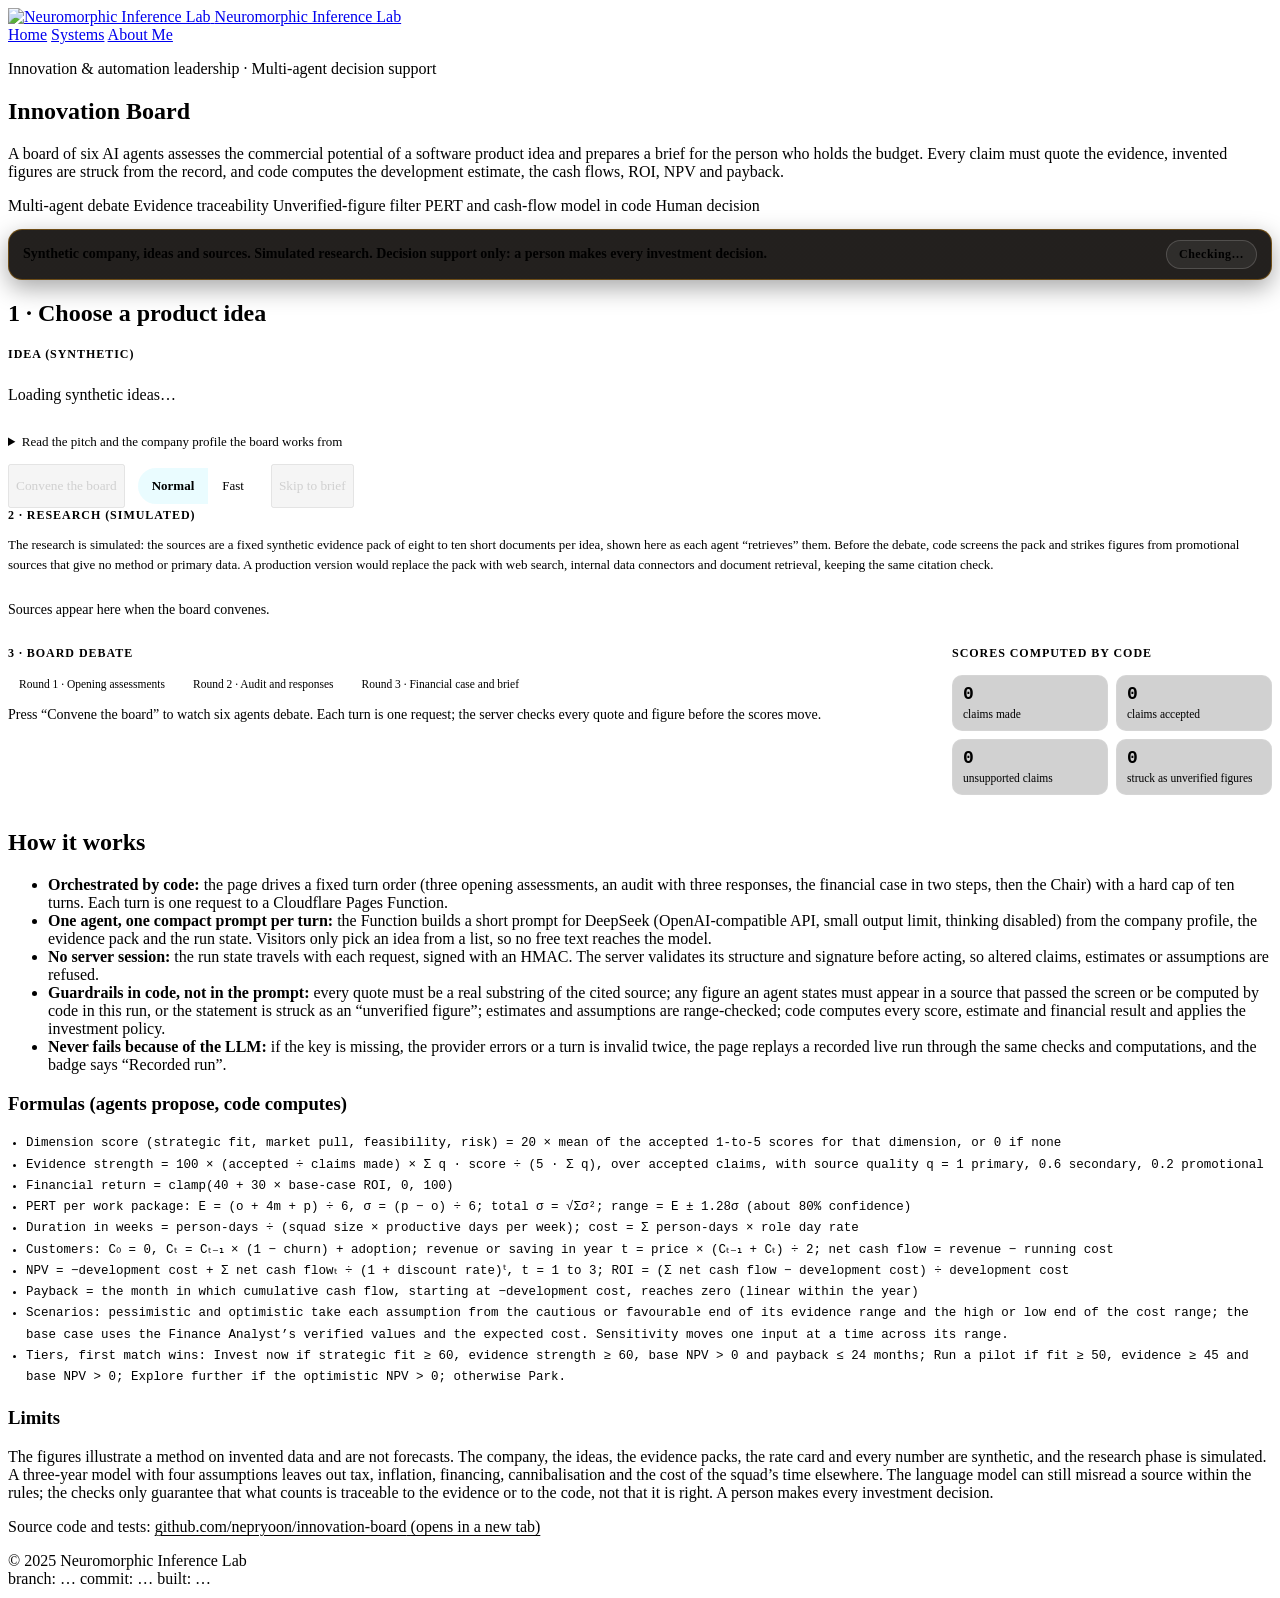
==== site/demos/innovation-board/index.html @ 6229e47c "feat: add the Innovation Board page, client and recorded live runs Co-Authored-By: Claude Opus 5.5 <" ====
<!doctype html>
<html lang="en-GB">
<head>
  <meta charset="utf-8" />
  <meta name="viewport" content="width=device-width, initial-scale=1" />
  <title>Innovation Board — Multi-Agent Investment Decision Support | Neuromorphic Inference Lab</title>
  <meta name="description" content="Live demo: a board of six AI agents assesses a synthetic software product idea, with code-enforced citation checks, an unverified-figure filter, code-computed estimates, cash flows and ROI, and a person who makes every investment decision." />
  <link rel="canonical" href="https://www.neuromorphicinference.com/demos/innovation-board/" />
  <link rel="icon" href="/favicon.svg" />
  <link rel="stylesheet" href="/style.css" />

  <style>
    /* ── Innovation Board page styles ── */
    .ib-notice { display: flex; flex-wrap: wrap; gap: 10px; align-items: center; justify-content: space-between; margin-top: 14px; padding: 10px 14px; border-radius: 14px; border: 1px solid rgba(245,158,11,.35); background: linear-gradient(rgba(245,158,11,.10), rgba(245,158,11,.10)), #0B1220; font-size: 14px; position: sticky; top: 72px; z-index: 5; box-shadow: 0 8px 24px rgba(0,0,0,.35); }
    .ib-notice strong { color: var(--txt); }
    @media (max-width: 760px) {
      .ib-notice { position: fixed; top: auto; left: 8px; right: 8px; bottom: 8px; margin: 0; padding: 8px 10px; font-size: 11.5px; line-height: 1.35; flex-wrap: nowrap; gap: 8px; }
      .ib-notice .mode-badge { font-size: 11px; padding: 4px 8px; }
      main.container { padding-bottom: 96px; }
    }
    .mode-badge { font-size: 12px; font-weight: 700; letter-spacing: .04em; padding: 6px 12px; border-radius: 999px; border: 1px solid rgba(255,255,255,.16); background: rgba(255,255,255,.06); white-space: nowrap; }
    .mode-badge.live { border-color: rgba(110,231,255,.45); background: rgba(110,231,255,.12); color: var(--a1); }
    .mode-badge.recorded { border-color: rgba(167,139,250,.45); background: rgba(167,139,250,.12); color: var(--a2); }

    fieldset { border: 0; margin: 0 0 14px; padding: 0; min-width: 0; }
    legend { font-size: 12px; font-weight: 700; letter-spacing: .08em; text-transform: uppercase; color: var(--muted); margin-bottom: 8px; padding: 0; }
    .choice-grid { display: grid; grid-template-columns: repeat(3, minmax(0, 1fr)); gap: 10px; }
    @media (max-width: 760px) { .choice-grid { grid-template-columns: 1fr; } }
    .choice { position: relative; display: block; cursor: pointer; }
    .choice input { position: absolute; opacity: 0; inset: 0; cursor: pointer; }
    .choice .face { display: block; height: 100%; padding: 12px; border-radius: 12px; border: 1px solid rgba(255,255,255,.12); background: rgba(0,0,0,.18); transition: border-color .15s ease, background .15s ease; }
    .choice .face b { display: block; font-size: 14px; margin-bottom: 4px; color: var(--txt); }
    .choice .face span { display: block; font-size: 12.5px; line-height: 1.5; color: var(--muted); margin: 0; font-weight: 400; }
    .choice input:checked + .face { border-color: rgba(110,231,255,.55); background: rgba(110,231,255,.08); }
    .choice input:focus-visible + .face { outline: 2px solid rgba(110,231,255,.6); outline-offset: 2px; }
    .docs { margin: 0 0 14px; font-size: 13px; }
    .docs summary { cursor: pointer; color: var(--a1); }
    .docs dl { margin: 8px 0 0; display: grid; gap: 8px; }
    .docs dt { font-weight: 700; font-size: 12px; text-transform: uppercase; letter-spacing: .06em; color: var(--muted); }
    .docs dd { margin: 0; line-height: 1.6; color: var(--txt); word-break: break-word; }
    .run-row { display: flex; flex-wrap: wrap; gap: 12px; align-items: center; }
    .run-row .btn { min-height: 44px; cursor: pointer; font-family: inherit; }
    .run-row .btn[disabled] { opacity: .55; cursor: not-allowed; transform: none; }
    .speed { display: inline-flex; border: 1px solid rgba(255,255,255,.14); border-radius: 999px; overflow: hidden; }
    .speed label { position: relative; cursor: pointer; }
    .speed input { position: absolute; opacity: 0; inset: 0; cursor: pointer; }
    .speed span { display: block; padding: 10px 14px; font-size: 13px; color: var(--muted); }
    .speed input:checked + span { background: rgba(110,231,255,.14); color: var(--a1); font-weight: 700; }
    .speed input:focus-visible + span { outline: 2px solid rgba(110,231,255,.6); outline-offset: -2px; }
    #runStatus { font-size: 13px; color: var(--muted); }

    .ib-title { font-size: 12px; font-weight: 700; letter-spacing: .08em; text-transform: uppercase; color: var(--muted); margin: 0 0 12px; }
    .research-note { font-size: 13px; line-height: 1.6; color: var(--muted); margin: 0 0 12px; }
    .research-grid { display: grid; grid-template-columns: repeat(3, minmax(0, 1fr)); gap: 12px; }
    @media (max-width: 960px) { .research-grid { grid-template-columns: 1fr; } }
    .research-col { min-width: 0; }
    .research-col h3 { display: flex; gap: 8px; align-items: center; font-size: 13.5px; margin: 0 0 8px; }
    .research-col h3 .avatar { width: 26px; height: 26px; }
    .sources { list-style: none; margin: 0; padding: 0; display: grid; gap: 8px; }
    .source { border-radius: 10px; border: 1px solid rgba(255,255,255,.08); background: rgba(255,255,255,.03); padding: 8px 10px; font-size: 12.5px; line-height: 1.5; animation: msg-in .35s ease; min-width: 0; }
    .source-head { display: flex; flex-wrap: wrap; gap: 6px; align-items: center; margin-bottom: 4px; }
    .source-head b { font-size: 12.5px; color: var(--txt); }
    .source p { margin: 4px 0 0; color: var(--muted); word-break: break-word; }
    .source.promotional { border-color: rgba(245,158,11,.30); }
    .source.retrieving { opacity: .6; }
    .scan { height: 2px; border-radius: 2px; background: linear-gradient(90deg, transparent, var(--a1), transparent); background-size: 200% 100%; animation: scan .8s linear infinite; margin-top: 6px; }
    @keyframes scan { from { background-position: 100% 0; } to { background-position: -100% 0; } }
    .empty { color: var(--muted); font-size: 14px; }

    .ib-layout { display: grid; grid-template-columns: minmax(0, 1fr) 320px; gap: 14px; margin-top: 14px; align-items: start; }
    @media (max-width: 960px) { .ib-layout { grid-template-columns: 1fr; } }
    .rounds { display: flex; flex-wrap: wrap; gap: 6px; margin-bottom: 12px; }
    .round { font-size: 11.5px; padding: 4px 10px; border-radius: 999px; border: 1px solid rgba(255,255,255,.12); color: var(--muted); }
    .round.on { color: var(--txt); border-color: rgba(110,231,255,.5); background: rgba(110,231,255,.10); }
    .round.done { color: #34d399; border-color: rgba(52,211,153,.35); }

    #transcript { list-style: none; margin: 0; padding: 0 4px 0 0; display: flex; flex-direction: column; gap: 14px; max-height: 760px; overflow-y: auto; overflow-x: hidden; scroll-behavior: smooth; }
    .msg { display: grid; grid-template-columns: 40px minmax(0, 1fr); gap: 10px; animation: msg-in .35s ease; }
    @keyframes msg-in { from { opacity: 0; transform: translateY(8px); } to { opacity: 1; transform: none; } }
    .avatar { width: 40px; height: 40px; display: block; flex: none; }
    .bubble { border-radius: 4px 14px 14px 14px; border: 1px solid rgba(255,255,255,.10); border-left: 3px solid var(--c, var(--a1)); background: rgba(0,0,0,.20); padding: 10px 12px; font-size: 14px; line-height: 1.55; min-width: 0; }
    .who { display: flex; flex-wrap: wrap; gap: 6px 8px; align-items: baseline; margin-bottom: 4px; }
    .who b { color: var(--c, var(--txt)); }
    .who span { font-size: 12px; color: var(--muted); }
    .sentences { margin: 0; word-break: break-word; }
    .sentence { transition: color .4s ease; background-image: linear-gradient(currentColor, currentColor); background-repeat: no-repeat; background-position: 0 58%; background-size: 0 1.5px; }
    .sentence.struck { color: rgba(248,113,113,.75); background-size: 100% 1.5px; transition: background-size .6s ease, color .4s ease; }
    .strike-label { display: inline-block; margin: 0 4px; font-size: 11px; font-weight: 700; padding: 1px 8px; border-radius: 999px; color: #f87171; border: 1px solid rgba(239,68,68,.4); background: rgba(239,68,68,.10); opacity: 0; transition: opacity .3s ease .3s; white-space: normal; }
    .sentence.struck + .strike-label { opacity: 1; }
    .items { list-style: none; margin: 8px 0 0; padding: 0; display: grid; gap: 6px; }
    .claim { border-radius: 10px; border: 1px solid rgba(255,255,255,.08); background: rgba(255,255,255,.03); padding: 7px 9px; font-size: 12.5px; transition: border-color .3s ease, background .3s ease; animation: msg-in .3s ease; min-width: 0; }
    .claim-head { display: flex; flex-wrap: wrap; gap: 6px; align-items: center; }
    .claim-head b { font-size: 12.5px; }
    .claim q { display: block; margin: 4px 0 2px; color: var(--txt); font-style: italic; quotes: "“" "”"; word-break: break-word; }
    .claim .reason, .claim .note { color: var(--muted); word-break: break-word; }
    .claim.accepted { border-color: rgba(52,211,153,.35); }
    .claim.unsupported, .claim.clamped { border-color: rgba(245,158,11,.45); background: rgba(245,158,11,.06); }
    .claim.unsupported q { text-decoration: line-through rgba(245,158,11,.7); }
    .claim.struck { border-color: rgba(239,68,68,.45); background: rgba(239,68,68,.06); }
    .claim.struck q, .claim.struck .reason { text-decoration: line-through rgba(248,113,113,.8); }
    .claim.flash { animation: flash .9s ease; }
    @keyframes flash { 0% { box-shadow: 0 0 0 0 rgba(110,231,255,.5); } 100% { box-shadow: 0 0 0 8px rgba(110,231,255,0); } }
    .pill { font-size: 11px; font-weight: 700; padding: 2px 8px; border-radius: 999px; border: 1px solid rgba(255,255,255,.14); background: rgba(255,255,255,.06); max-width: 100%; overflow-wrap: anywhere; }
    .pill.ok { color: #34d399; border-color: rgba(52,211,153,.35); background: rgba(52,211,153,.10); }
    .pill.warn { color: #fbbf24; border-color: rgba(245,158,11,.40); background: rgba(245,158,11,.10); }
    .pill.bad { color: #f87171; border-color: rgba(239,68,68,.40); background: rgba(239,68,68,.10); }
    .pill.info { color: var(--a1); border-color: rgba(110,231,255,.35); background: rgba(110,231,255,.08); }
    .score { font-family: ui-monospace, SFMono-Regular, Menlo, Consolas, monospace; font-size: 12px; font-weight: 700; }
    .computed { margin-top: 8px; border-radius: 10px; border: 1px dashed rgba(110,231,255,.35); background: rgba(110,231,255,.05); padding: 7px 9px; font-size: 12.5px; color: var(--txt); word-break: break-word; }
    .computed b { color: var(--a1); }
    .typing .bubble { display: inline-flex; gap: 10px; align-items: center; width: auto; justify-self: start; color: var(--muted); font-size: 13px; }
    .dots { display: inline-flex; gap: 4px; }
    .dots i { width: 6px; height: 6px; border-radius: 50%; background: var(--c, var(--a1)); animation: dot 1s infinite ease-in-out; }
    .dots i:nth-child(2) { animation-delay: .15s; } .dots i:nth-child(3) { animation-delay: .3s; }
    @keyframes dot { 0%, 80%, 100% { opacity: .25; transform: translateY(0); } 40% { opacity: 1; transform: translateY(-3px); } }
    .system { font-size: 13px; color: var(--muted); border: 1px dashed rgba(167,139,250,.45); border-radius: 12px; padding: 8px 12px; }

    .metric { margin-bottom: 12px; }
    .metric-head { display: flex; justify-content: space-between; font-size: 13px; margin-bottom: 4px; }
    .metric-head b { font-family: ui-monospace, SFMono-Regular, Menlo, Consolas, monospace; }
    .bar { height: 8px; border-radius: 999px; background: rgba(255,255,255,.08); overflow: hidden; }
    .bar i { display: block; height: 100%; width: 0; border-radius: 999px; background: linear-gradient(90deg, var(--a2), var(--a1)); transition: width .8s cubic-bezier(.2,.8,.2,1); }
    .metric.bump .metric-head b { color: var(--a1); }
    .metric.dip .metric-head b { color: #fbbf24; }
    .counters { display: grid; grid-template-columns: repeat(2, minmax(0, 1fr)); gap: 8px; margin-top: 14px; }
    .counter { padding: 8px 10px; border-radius: 10px; background: rgba(0,0,0,.18); border: 1px solid rgba(255,255,255,.08); }
    .counter b { display: block; font-size: 18px; font-family: ui-monospace, SFMono-Regular, Menlo, Consolas, monospace; }
    .counter span { font-size: 11.5px; color: var(--muted); }
    .counter.hot b { color: #f87171; }
    .roster { list-style: none; margin: 14px 0 0; padding: 0; display: grid; gap: 6px; }
    .roster li { display: grid; grid-template-columns: 28px 1fr; gap: 8px; align-items: center; font-size: 12.5px; color: var(--muted); opacity: .6; transition: opacity .2s ease; }
    .roster li.on { opacity: 1; color: var(--txt); }
    .roster .avatar { width: 28px; height: 28px; }

    #brief[hidden] { display: none; }
    .outcome { display: flex; flex-wrap: wrap; gap: 10px; align-items: center; margin-bottom: 8px; }
    .outcome-label { font-size: 20px; font-weight: 800; padding: 6px 14px; border-radius: 12px; border: 1px solid rgba(110,231,255,.45); background: rgba(110,231,255,.10); }
    .outcome-label.pilot { border-color: rgba(52,211,153,.45); background: rgba(52,211,153,.10); }
    .outcome-label.explore { border-color: rgba(245,158,11,.45); background: rgba(245,158,11,.10); }
    .outcome-label.park { border-color: rgba(239,68,68,.45); background: rgba(239,68,68,.10); }
    .override { border-left: 3px solid #fbbf24; padding-left: 10px; }
    .brief-grid { display: grid; grid-template-columns: repeat(2, minmax(0, 1fr)); gap: 14px; margin-top: 14px; }
    @media (max-width: 860px) { .brief-grid { grid-template-columns: 1fr; } }
    .panel { border-radius: 14px; border: 1px solid rgba(255,255,255,.08); background: rgba(0,0,0,.16); padding: 12px 14px; min-width: 0; }
    .panel h3 { font-size: 15px; margin: 0 0 8px; }
    .panel svg { display: block; width: 100%; height: auto; }
    .panel svg text { fill: var(--muted); font-family: inherit; }
    .figures { display: flex; flex-wrap: wrap; gap: 6px 18px; font-size: 13px; color: var(--muted); margin: 6px 0; }
    .figures b { color: var(--txt); font-family: ui-monospace, SFMono-Regular, Menlo, Consolas, monospace; }
    .table-wrap { overflow-x: auto; max-width: 100%; }
    table.data { width: 100%; border-collapse: collapse; font-size: 12.5px; }
    table.data th, table.data td { text-align: left; padding: 5px 6px; border-bottom: 1px solid rgba(255,255,255,.07); vertical-align: top; }
    table.data th { color: var(--muted); font-weight: 700; font-size: 11.5px; text-transform: uppercase; letter-spacing: .04em; }
    table.data td.num, table.data th.num { text-align: right; font-family: ui-monospace, SFMono-Regular, Menlo, Consolas, monospace; white-space: nowrap; }
    table.data tr.base td { color: var(--txt); font-weight: 700; }
    .list { list-style: none; margin: 0; padding: 0; display: grid; gap: 8px; font-size: 13px; }
    .list li { padding: 8px 10px; border-radius: 10px; background: rgba(255,255,255,.03); border: 1px solid rgba(255,255,255,.07); line-height: 1.5; word-break: break-word; }
    .list li span { display: block; color: var(--muted); }
    .stat-row { display: grid; grid-template-columns: repeat(auto-fit, minmax(120px, 1fr)); gap: 10px; }
    .stat { padding: 10px 12px; border-radius: 12px; background: rgba(0,0,0,.18); border: 1px solid rgba(255,255,255,.08); }
    .stat b { display: block; font-size: 22px; font-family: ui-monospace, SFMono-Regular, Menlo, Consolas, monospace; }
    .stat span { font-size: 12px; color: var(--muted); }
    .decision { margin-top: 14px; padding: 14px; border-radius: 14px; border: 1px solid rgba(110,231,255,.35); background: rgba(110,231,255,.05); }
    .decision h3 { margin: 0 0 6px; font-size: 16px; }
    .decision-actions { display: flex; flex-wrap: wrap; gap: 10px; margin-top: 10px; }
    .decision-actions .btn { cursor: pointer; font-family: inherit; min-height: 44px; }
    .decision-actions .btn[aria-pressed="true"] { border-color: rgba(110,231,255,.7); background: rgba(110,231,255,.16); }
    #decisionRecord { margin-top: 10px; font-size: 13px; color: var(--txt); }
    .how a.text-link { color: var(--a1); text-decoration: underline; text-underline-offset: 3px; }
    .formula { font-family: ui-monospace, SFMono-Regular, Menlo, Consolas, monospace; font-size: 12.5px; line-height: 1.7; color: var(--muted); padding-left: 18px; word-break: break-word; }
    @media (prefers-reduced-motion: reduce) { .msg, .claim, .source, .bar i, .sentence, .sentence.struck, .scan { animation: none; transition: none; } }
  </style>
</head>

<body>
  <header class="nav">
    <div class="inner">
      <a class="brand" href="/" aria-label="Neuromorphic Inference Lab home">
        <img src="/logo.svg" alt="Neuromorphic Inference Lab" />
        <span>Neuromorphic Inference Lab</span>
      </a>
      <nav class="navlinks" aria-label="Primary navigation">
        <a data-nav href="/">Home</a>
        <a data-nav href="/demos/">Systems</a>
        <a data-nav href="/about/">About Me</a>
      </nav>
    </div>
  </header>

  <main class="container">
    <section class="hero">
      <p class="kicker">Innovation &amp; automation leadership · Multi-agent decision support</p>
      <h1 class="h1">Innovation Board</h1>
      <p class="sub">
        A board of six AI agents assesses the commercial potential of a software product idea and prepares a brief
        for the person who holds the budget. Every claim must quote the evidence, invented figures are struck from
        the record, and code computes the development estimate, the cash flows, ROI, NPV and payback.
      </p>
      <div class="badges">
        <span class="badge">Multi-agent debate</span>
        <span class="badge">Evidence traceability</span>
        <span class="badge">Unverified-figure filter</span>
        <span class="badge">PERT and cash-flow model in code</span>
        <span class="badge">Human decision</span>
      </div>
    </section>

    <div class="ib-notice" role="note">
      <span><strong>Synthetic company, ideas and sources. Simulated research. Decision support only: a person makes every investment decision.</strong></span>
      <span id="modeBadge" class="mode-badge" aria-live="polite">Checking…</span>
    </div>

    <section class="section card" aria-labelledby="setup-title">
      <h2 id="setup-title">1 · Choose a product idea</h2>
      <form id="runForm">
        <fieldset>
          <legend>Idea (synthetic)</legend>
          <div class="choice-grid" id="ideaChoices"><p class="small">Loading synthetic ideas…</p></div>
        </fieldset>
        <details class="docs" id="docs">
          <summary>Read the pitch and the company profile the board works from</summary>
          <dl id="docList"></dl>
        </details>
        <div class="run-row">
          <button class="btn primary" id="runButton" type="submit" disabled>Convene the board</button>
          <div class="speed" role="radiogroup" aria-label="Replay speed">
            <label><input type="radio" name="speed" value="normal" checked /><span>Normal</span></label>
            <label><input type="radio" name="speed" value="fast" /><span>Fast</span></label>
          </div>
          <button class="btn" id="skipButton" type="button" disabled>Skip to brief</button>
          <span id="runStatus" role="status"></span>
        </div>
      </form>
    </section>

    <section class="section card" aria-labelledby="research-title">
      <h2 id="research-title" class="ib-title">2 · Research (simulated)</h2>
      <p class="research-note">
        The research is simulated: the sources are a fixed synthetic evidence pack of eight to ten short documents per
        idea, shown here as each agent “retrieves” them. Before the debate, code screens the pack and strikes figures
        from promotional sources that give no method or primary data. A production version would replace the pack
        with web search, internal data connectors and document retrieval, keeping the same citation check.
      </p>
      <div class="research-grid" id="research">
        <p class="empty">Sources appear here when the board convenes.</p>
      </div>
    </section>

    <div class="ib-layout">
      <section class="card" aria-labelledby="transcript-title">
        <h2 id="transcript-title" class="ib-title">3 · Board debate</h2>
        <div class="rounds" id="rounds">
          <span class="round" data-round="1">Round 1 · Opening assessments</span>
          <span class="round" data-round="2">Round 2 · Audit and responses</span>
          <span class="round" data-round="3">Round 3 · Financial case and brief</span>
        </div>
        <ol id="transcript" aria-live="polite" aria-label="Board transcript">
          <li class="empty">Press “Convene the board” to watch six agents debate. Each turn is one request; the server checks every quote and figure before the scores move.</li>
        </ol>
      </section>

      <aside class="card" aria-labelledby="scores-title">
        <h2 id="scores-title" class="ib-title">Scores computed by code</h2>
        <div id="metrics"></div>
        <div class="counters" aria-label="Audit counters">
          <div class="counter"><b id="cMade">0</b><span>claims made</span></div>
          <div class="counter"><b id="cAccepted">0</b><span>claims accepted</span></div>
          <div class="counter"><b id="cUnsupported">0</b><span>unsupported claims</span></div>
          <div class="counter" id="cStruckBox"><b id="cStruck">0</b><span>struck as unverified figures</span></div>
        </div>
        <ul class="roster" id="roster" aria-label="Board members"></ul>
      </aside>
    </div>

    <section class="section card" id="brief" hidden aria-labelledby="brief-title">
      <h2 id="brief-title">4 · Brief for the decision-maker</h2>
      <p class="small" id="briefIdea"></p>
      <div class="outcome">
        <span class="small">Classification by code:</span>
        <span id="tierLabel" class="outcome-label"></span>
      </div>
      <p class="small" id="tierRule"></p>
      <p class="small" id="tierNote"></p>

      <div class="brief-grid">
        <div class="panel">
          <h3>Assessment profile (0 to 100)</h3>
          <svg id="radar" viewBox="0 0 520 330" role="img" aria-labelledby="radarDesc"><desc id="radarDesc">Radar chart of the six computed metrics.</desc></svg>
        </div>
        <div class="panel">
          <h3>Development time and cost (PERT, about 80% range)</h3>
          <div class="figures" id="estimateFigures"></div>
          <svg id="estimateChart" viewBox="0 0 400 96" role="img" aria-labelledby="estimateDesc"><desc id="estimateDesc">Development cost range with the expected value.</desc></svg>
          <div class="table-wrap"><table class="data" id="wpTable"></table></div>
        </div>
        <div class="panel">
          <h3>Financial case: three scenarios over three years</h3>
          <svg id="npvChart" viewBox="0 0 400 150" role="img" aria-labelledby="npvDesc"><desc id="npvDesc">Net present value for the pessimistic, base and optimistic scenarios.</desc></svg>
          <div class="table-wrap"><table class="data" id="scenarioTable"></table></div>
          <p class="small" id="financeNote"></p>
        </div>
        <div class="panel">
          <h3>Sensitivity: what moves the base-case NPV</h3>
          <svg id="tornado" viewBox="0 0 400 190" role="img" aria-labelledby="tornadoDesc"><desc id="tornadoDesc">Swing in base-case NPV as each input moves across its evidence range.</desc></svg>
          <p class="small" id="sensitivityNote"></p>
        </div>
        <div class="panel">
          <h3>Key assumptions (checked against the evidence)</h3>
          <ul class="list" id="assumptionList"></ul>
        </div>
        <div class="panel">
          <h3>What would change the board’s mind</h3>
          <ul class="list" id="mindList"></ul>
          <h3 class="mt-12">Cheapest next experiment</h3>
          <div id="experiment"></div>
        </div>
        <div class="panel">
          <h3>Dissent log</h3>
          <ul class="list" id="dissentList"></ul>
        </div>
        <div class="panel">
          <h3>Audit trail</h3>
          <div class="stat-row">
            <div class="stat"><b id="sMade">0</b><span>claims made</span></div>
            <div class="stat"><b id="sAccepted">0</b><span>claims accepted</span></div>
            <div class="stat"><b id="sUnsupported">0</b><span>unsupported claims</span></div>
            <div class="stat"><b id="sStruck">0</b><span>struck as unverified figures</span></div>
            <div class="stat"><b id="sScreened">0</b><span>source passages screened out</span></div>
            <div class="stat"><b id="sTokens">0</b><span>LLM tokens this run</span></div>
          </div>
          <p class="small mt-12" id="sMode"></p>
        </div>
      </div>

      <div class="decision" aria-labelledby="decision-title">
        <h3 id="decision-title">Human decision</h3>
        <p class="small">The board’s classification is advice. You decide. Your choice is shown on this page only: nothing is stored or sent.</p>
        <div class="decision-actions" id="decisionActions">
          <button class="btn" type="button" data-decision="invest" aria-pressed="false">Invest now</button>
          <button class="btn" type="button" data-decision="pilot" aria-pressed="false">Run a pilot</button>
          <button class="btn" type="button" data-decision="explore" aria-pressed="false">Explore further</button>
          <button class="btn" type="button" data-decision="park" aria-pressed="false">Park</button>
        </div>
        <p id="decisionRecord" role="status"></p>
      </div>
    </section>

    <section class="section card how" aria-labelledby="how-title">
      <h2 id="how-title">How it works</h2>
      <ul class="clean">
        <li><strong>Orchestrated by code:</strong> the page drives a fixed turn order (three opening assessments, an audit with three responses, the financial case in two steps, then the Chair) with a hard cap of ten turns. Each turn is one request to a Cloudflare Pages Function.</li>
        <li><strong>One agent, one compact prompt per turn:</strong> the Function builds a short prompt for DeepSeek (OpenAI-compatible API, small output limit, thinking disabled) from the company profile, the evidence pack and the run state. Visitors only pick an idea from a list, so no free text reaches the model.</li>
        <li><strong>No server session:</strong> the run state travels with each request, signed with an HMAC. The server validates its structure and signature before acting, so altered claims, estimates or assumptions are refused.</li>
        <li><strong>Guardrails in code, not in the prompt:</strong> every quote must be a real substring of the cited source; any figure an agent states must appear in a source that passed the screen or be computed by code in this run, or the statement is struck as an “unverified figure”; estimates and assumptions are range-checked; code computes every score, estimate and financial result and applies the investment policy.</li>
        <li><strong>Never fails because of the LLM:</strong> if the key is missing, the provider errors or a turn is invalid twice, the page replays a recorded live run through the same checks and computations, and the badge says “Recorded run”.</li>
      </ul>
      <h3 class="mt-12">Formulas (agents propose, code computes)</h3>
      <ul class="formula" id="formulaList">
        <li>Dimension score (strategic fit, market pull, feasibility, risk) = 20 × mean of the accepted 1-to-5 scores for that dimension, or 0 if none</li>
        <li>Evidence strength = 100 × (accepted ÷ claims made) × Σ q · score ÷ (5 · Σ q), over accepted claims, with source quality q = 1 primary, 0.6 secondary, 0.2 promotional</li>
        <li>Financial return = clamp(40 + 30 × base-case ROI, 0, 100)</li>
        <li>PERT per work package: E = (o + 4m + p) ÷ 6, σ = (p − o) ÷ 6; total σ = √Σσ²; range = E ± 1.28σ (about 80% confidence)</li>
        <li>Duration in weeks = person-days ÷ (squad size × productive days per week); cost = Σ person-days × role day rate</li>
        <li>Customers: C₀ = 0, Cₜ = Cₜ₋₁ × (1 − churn) + adoption; revenue or saving in year t = price × (Cₜ₋₁ + Cₜ) ÷ 2; net cash flow = revenue − running cost</li>
        <li>NPV = −development cost + Σ net cash flowₜ ÷ (1 + discount rate)ᵗ, t = 1 to 3; ROI = (Σ net cash flow − development cost) ÷ development cost</li>
        <li>Payback = the month in which cumulative cash flow, starting at −development cost, reaches zero (linear within the year)</li>
        <li>Scenarios: pessimistic and optimistic take each assumption from the cautious or favourable end of its evidence range and the high or low end of the cost range; the base case uses the Finance Analyst’s verified values and the expected cost. Sensitivity moves one input at a time across its range.</li>
        <li>Tiers, first match wins: Invest now if strategic fit ≥ 60, evidence strength ≥ 60, base NPV &gt; 0 and payback ≤ 24 months; Run a pilot if fit ≥ 50, evidence ≥ 45 and base NPV &gt; 0; Explore further if the optimistic NPV &gt; 0; otherwise Park.</li>
      </ul>
      <h3 class="mt-12">Limits</h3>
      <p class="lead">
        The figures illustrate a method on invented data and are not forecasts. The company, the ideas, the evidence
        packs, the rate card and every number are synthetic, and the research phase is simulated. A three-year model
        with four assumptions leaves out tax, inflation, financing, cannibalisation and the cost of the squad’s time
        elsewhere. The language model can still misread a source within the rules; the checks only guarantee that
        what counts is traceable to the evidence or to the code, not that it is right. A person makes every
        investment decision.
      </p>
      <p class="mt-12">
        Source code and tests:
        <a class="text-link" href="https://github.com/nepryoon/innovation-board" target="_blank" rel="noopener noreferrer">github.com/nepryoon/innovation-board<span class="sr-only"> (opens in a new tab)</span></a>
      </p>
    </section>

    <footer class="footer">
      <div>© 2025 Neuromorphic Inference Lab</div>
      <div class="prov">
        <span id="build-branch">branch: …</span>
        <span id="build-commit">commit: …</span>
        <span id="build-time">built: …</span>
      </div>
    </footer>
  </main>

  <script src="/build-info.js"></script>
  <script type="module" src="/demos/innovation-board/app.js"></script>
</body>
</html>
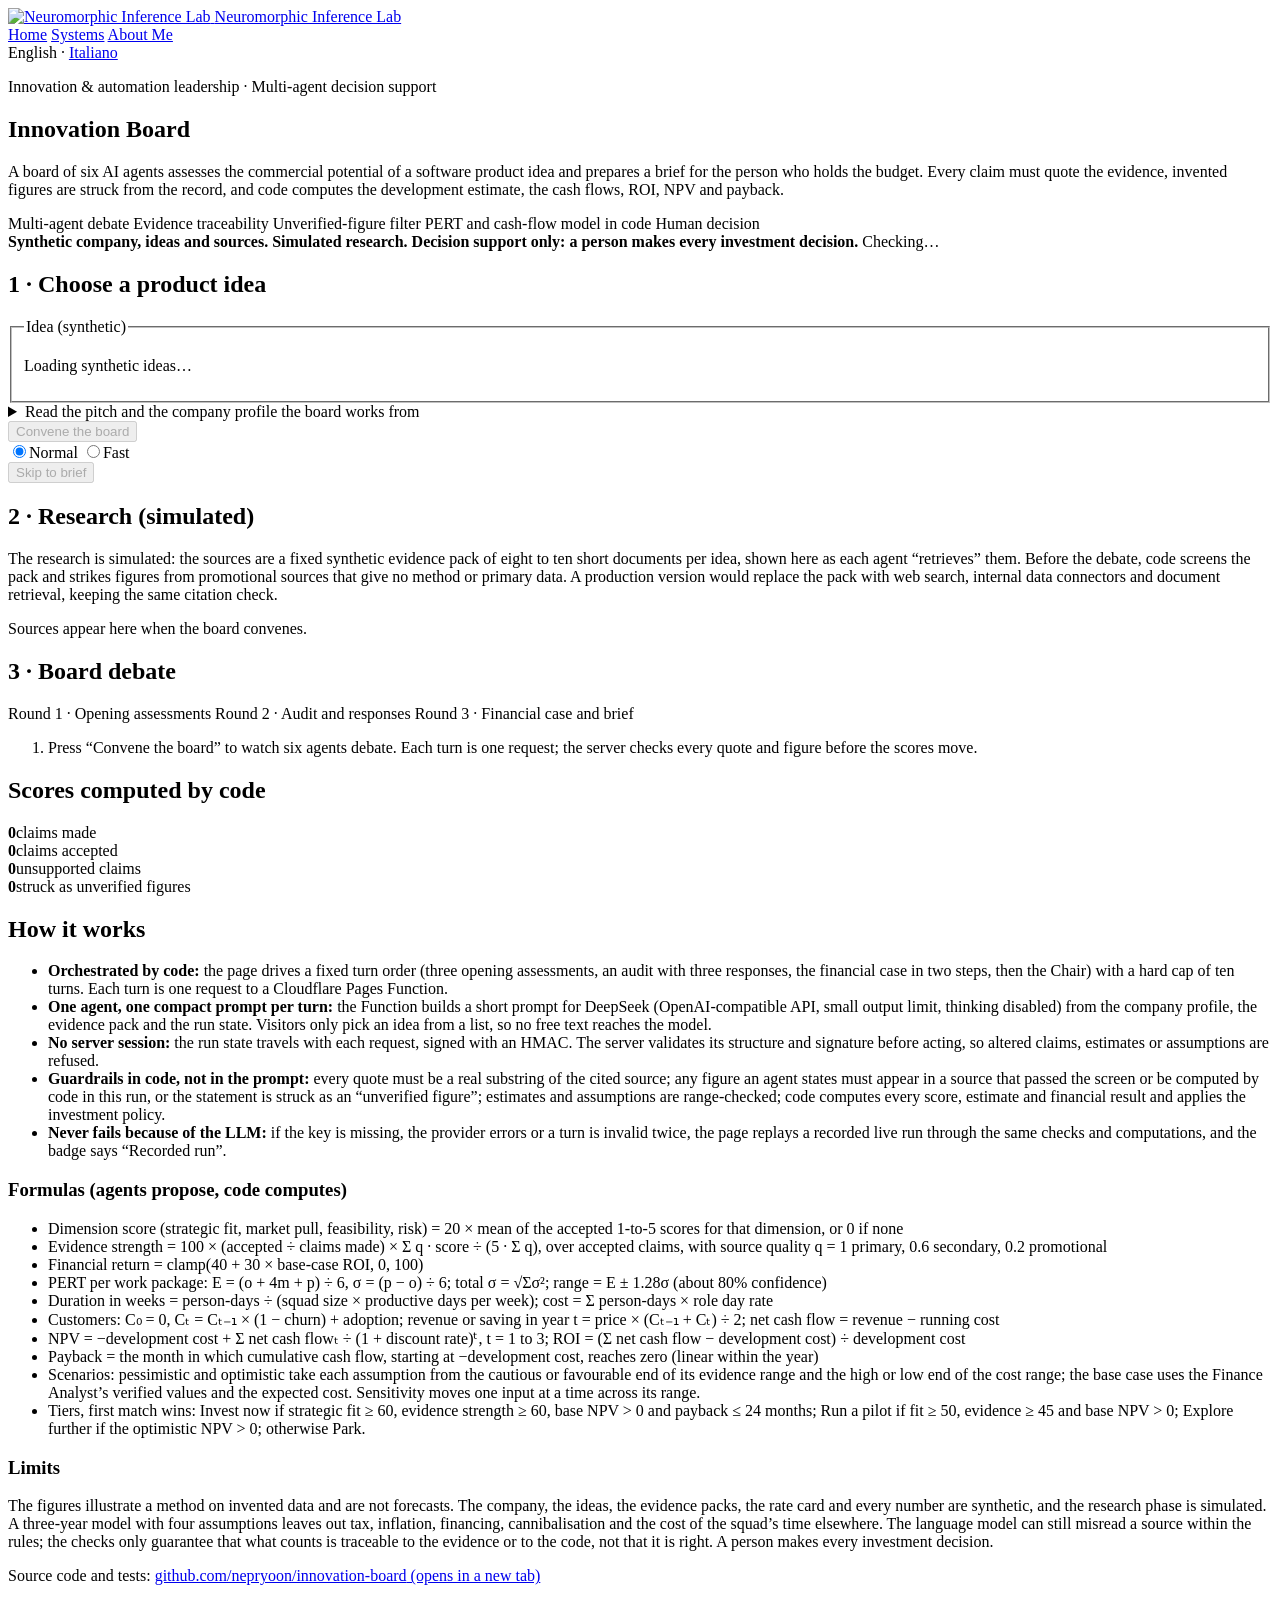
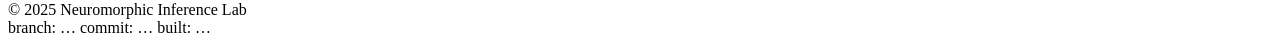
==== commit 8bde17bf: "feat: add the Italian page with a shared script and stylesheet Interface strings move into one dicti" ====
--- a/site/demos/innovation-board/index.html
+++ b/site/demos/innovation-board/index.html
@@ -6,170 +6,12 @@
   <title>Innovation Board — Multi-Agent Investment Decision Support | Neuromorphic Inference Lab</title>
   <meta name="description" content="Live demo: a board of six AI agents assesses a synthetic software product idea, with code-enforced citation checks, an unverified-figure filter, code-computed estimates, cash flows and ROI, and a person who makes every investment decision." />
   <link rel="canonical" href="https://www.neuromorphicinference.com/demos/innovation-board/" />
+  <link rel="alternate" hreflang="en" href="https://www.neuromorphicinference.com/demos/innovation-board/" />
+  <link rel="alternate" hreflang="it" href="https://www.neuromorphicinference.com/demos/innovation-board/it/" />
+  <link rel="alternate" hreflang="x-default" href="https://www.neuromorphicinference.com/demos/innovation-board/" />
   <link rel="icon" href="/favicon.svg" />
   <link rel="stylesheet" href="/style.css" />
-
-  <style>
-    /* ── Innovation Board page styles ── */
-    .ib-notice { display: flex; flex-wrap: wrap; gap: 10px; align-items: center; justify-content: space-between; margin-top: 14px; padding: 10px 14px; border-radius: 14px; border: 1px solid rgba(245,158,11,.35); background: linear-gradient(rgba(245,158,11,.10), rgba(245,158,11,.10)), #0B1220; font-size: 14px; position: sticky; top: 72px; z-index: 5; box-shadow: 0 8px 24px rgba(0,0,0,.35); }
-    .ib-notice strong { color: var(--txt); }
-    @media (max-width: 760px) {
-      .ib-notice { position: fixed; top: auto; left: 8px; right: 8px; bottom: 8px; margin: 0; padding: 8px 10px; font-size: 11.5px; line-height: 1.35; flex-wrap: nowrap; gap: 8px; }
-      .ib-notice .mode-badge { font-size: 11px; padding: 4px 8px; }
-      main.container { padding-bottom: 96px; }
-    }
-    .mode-badge { font-size: 12px; font-weight: 700; letter-spacing: .04em; padding: 6px 12px; border-radius: 999px; border: 1px solid rgba(255,255,255,.16); background: rgba(255,255,255,.06); white-space: nowrap; }
-    .mode-badge.live { border-color: rgba(110,231,255,.45); background: rgba(110,231,255,.12); color: var(--a1); }
-    .mode-badge.recorded { border-color: rgba(167,139,250,.45); background: rgba(167,139,250,.12); color: var(--a2); }
-
-    fieldset { border: 0; margin: 0 0 14px; padding: 0; min-width: 0; }
-    legend { font-size: 12px; font-weight: 700; letter-spacing: .08em; text-transform: uppercase; color: var(--muted); margin-bottom: 8px; padding: 0; }
-    .choice-grid { display: grid; grid-template-columns: repeat(3, minmax(0, 1fr)); gap: 10px; }
-    @media (max-width: 760px) { .choice-grid { grid-template-columns: 1fr; } }
-    .choice { position: relative; display: block; cursor: pointer; }
-    .choice input { position: absolute; opacity: 0; inset: 0; cursor: pointer; }
-    .choice .face { display: block; height: 100%; padding: 12px; border-radius: 12px; border: 1px solid rgba(255,255,255,.12); background: rgba(0,0,0,.18); transition: border-color .15s ease, background .15s ease; }
-    .choice .face b { display: block; font-size: 14px; margin-bottom: 4px; color: var(--txt); }
-    .choice .face span { display: block; font-size: 12.5px; line-height: 1.5; color: var(--muted); margin: 0; font-weight: 400; }
-    .choice input:checked + .face { border-color: rgba(110,231,255,.55); background: rgba(110,231,255,.08); }
-    .choice input:focus-visible + .face { outline: 2px solid rgba(110,231,255,.6); outline-offset: 2px; }
-    .docs { margin: 0 0 14px; font-size: 13px; }
-    .docs summary { cursor: pointer; color: var(--a1); }
-    .docs dl { margin: 8px 0 0; display: grid; gap: 8px; }
-    .docs dt { font-weight: 700; font-size: 12px; text-transform: uppercase; letter-spacing: .06em; color: var(--muted); }
-    .docs dd { margin: 0; line-height: 1.6; color: var(--txt); word-break: break-word; }
-    .run-row { display: flex; flex-wrap: wrap; gap: 12px; align-items: center; }
-    .run-row .btn { min-height: 44px; cursor: pointer; font-family: inherit; }
-    .run-row .btn[disabled] { opacity: .55; cursor: not-allowed; transform: none; }
-    .speed { display: inline-flex; border: 1px solid rgba(255,255,255,.14); border-radius: 999px; overflow: hidden; }
-    .speed label { position: relative; cursor: pointer; }
-    .speed input { position: absolute; opacity: 0; inset: 0; cursor: pointer; }
-    .speed span { display: block; padding: 10px 14px; font-size: 13px; color: var(--muted); }
-    .speed input:checked + span { background: rgba(110,231,255,.14); color: var(--a1); font-weight: 700; }
-    .speed input:focus-visible + span { outline: 2px solid rgba(110,231,255,.6); outline-offset: -2px; }
-    #runStatus { font-size: 13px; color: var(--muted); }
-
-    .ib-title { font-size: 12px; font-weight: 700; letter-spacing: .08em; text-transform: uppercase; color: var(--muted); margin: 0 0 12px; }
-    .research-note { font-size: 13px; line-height: 1.6; color: var(--muted); margin: 0 0 12px; }
-    .research-grid { display: grid; grid-template-columns: repeat(3, minmax(0, 1fr)); gap: 12px; }
-    @media (max-width: 960px) { .research-grid { grid-template-columns: 1fr; } }
-    .research-col { min-width: 0; }
-    .research-col h3 { display: flex; gap: 8px; align-items: center; font-size: 13.5px; margin: 0 0 8px; }
-    .research-col h3 .avatar { width: 26px; height: 26px; }
-    .sources { list-style: none; margin: 0; padding: 0; display: grid; gap: 8px; }
-    .source { border-radius: 10px; border: 1px solid rgba(255,255,255,.08); background: rgba(255,255,255,.03); padding: 8px 10px; font-size: 12.5px; line-height: 1.5; animation: msg-in .35s ease; min-width: 0; }
-    .source-head { display: flex; flex-wrap: wrap; gap: 6px; align-items: center; margin-bottom: 4px; }
-    .source-head b { font-size: 12.5px; color: var(--txt); }
-    .source p { margin: 4px 0 0; color: var(--muted); word-break: break-word; }
-    .source.promotional { border-color: rgba(245,158,11,.30); }
-    .source.retrieving { opacity: .6; }
-    .scan { height: 2px; border-radius: 2px; background: linear-gradient(90deg, transparent, var(--a1), transparent); background-size: 200% 100%; animation: scan .8s linear infinite; margin-top: 6px; }
-    @keyframes scan { from { background-position: 100% 0; } to { background-position: -100% 0; } }
-    .empty { color: var(--muted); font-size: 14px; }
-
-    .ib-layout { display: grid; grid-template-columns: minmax(0, 1fr) 320px; gap: 14px; margin-top: 14px; align-items: start; }
-    @media (max-width: 960px) { .ib-layout { grid-template-columns: 1fr; } }
-    .rounds { display: flex; flex-wrap: wrap; gap: 6px; margin-bottom: 12px; }
-    .round { font-size: 11.5px; padding: 4px 10px; border-radius: 999px; border: 1px solid rgba(255,255,255,.12); color: var(--muted); }
-    .round.on { color: var(--txt); border-color: rgba(110,231,255,.5); background: rgba(110,231,255,.10); }
-    .round.done { color: #34d399; border-color: rgba(52,211,153,.35); }
-
-    #transcript { list-style: none; margin: 0; padding: 0 4px 0 0; display: flex; flex-direction: column; gap: 14px; max-height: 760px; overflow-y: auto; overflow-x: hidden; scroll-behavior: smooth; }
-    .msg { display: grid; grid-template-columns: 40px minmax(0, 1fr); gap: 10px; animation: msg-in .35s ease; }
-    @keyframes msg-in { from { opacity: 0; transform: translateY(8px); } to { opacity: 1; transform: none; } }
-    .avatar { width: 40px; height: 40px; display: block; flex: none; }
-    .bubble { border-radius: 4px 14px 14px 14px; border: 1px solid rgba(255,255,255,.10); border-left: 3px solid var(--c, var(--a1)); background: rgba(0,0,0,.20); padding: 10px 12px; font-size: 14px; line-height: 1.55; min-width: 0; }
-    .who { display: flex; flex-wrap: wrap; gap: 6px 8px; align-items: baseline; margin-bottom: 4px; }
-    .who b { color: var(--c, var(--txt)); }
-    .who span { font-size: 12px; color: var(--muted); }
-    .sentences { margin: 0; word-break: break-word; }
-    .sentence { transition: color .4s ease; background-image: linear-gradient(currentColor, currentColor); background-repeat: no-repeat; background-position: 0 58%; background-size: 0 1.5px; }
-    .sentence.struck { color: rgba(248,113,113,.75); background-size: 100% 1.5px; transition: background-size .6s ease, color .4s ease; }
-    .strike-label { display: inline-block; margin: 0 4px; font-size: 11px; font-weight: 700; padding: 1px 8px; border-radius: 999px; color: #f87171; border: 1px solid rgba(239,68,68,.4); background: rgba(239,68,68,.10); opacity: 0; transition: opacity .3s ease .3s; white-space: normal; }
-    .sentence.struck + .strike-label { opacity: 1; }
-    .items { list-style: none; margin: 8px 0 0; padding: 0; display: grid; gap: 6px; }
-    .claim { border-radius: 10px; border: 1px solid rgba(255,255,255,.08); background: rgba(255,255,255,.03); padding: 7px 9px; font-size: 12.5px; transition: border-color .3s ease, background .3s ease; animation: msg-in .3s ease; min-width: 0; }
-    .claim-head { display: flex; flex-wrap: wrap; gap: 6px; align-items: center; }
-    .claim-head b { font-size: 12.5px; }
-    .claim q { display: block; margin: 4px 0 2px; color: var(--txt); font-style: italic; quotes: "“" "”"; word-break: break-word; }
-    .claim .reason, .claim .note { color: var(--muted); word-break: break-word; }
-    .claim.accepted { border-color: rgba(52,211,153,.35); }
-    .claim.unsupported, .claim.clamped { border-color: rgba(245,158,11,.45); background: rgba(245,158,11,.06); }
-    .claim.unsupported q { text-decoration: line-through rgba(245,158,11,.7); }
-    .claim.struck { border-color: rgba(239,68,68,.45); background: rgba(239,68,68,.06); }
-    .claim.struck q, .claim.struck .reason { text-decoration: line-through rgba(248,113,113,.8); }
-    .claim.flash { animation: flash .9s ease; }
-    @keyframes flash { 0% { box-shadow: 0 0 0 0 rgba(110,231,255,.5); } 100% { box-shadow: 0 0 0 8px rgba(110,231,255,0); } }
-    .pill { font-size: 11px; font-weight: 700; padding: 2px 8px; border-radius: 999px; border: 1px solid rgba(255,255,255,.14); background: rgba(255,255,255,.06); max-width: 100%; overflow-wrap: anywhere; }
-    .pill.ok { color: #34d399; border-color: rgba(52,211,153,.35); background: rgba(52,211,153,.10); }
-    .pill.warn { color: #fbbf24; border-color: rgba(245,158,11,.40); background: rgba(245,158,11,.10); }
-    .pill.bad { color: #f87171; border-color: rgba(239,68,68,.40); background: rgba(239,68,68,.10); }
-    .pill.info { color: var(--a1); border-color: rgba(110,231,255,.35); background: rgba(110,231,255,.08); }
-    .score { font-family: ui-monospace, SFMono-Regular, Menlo, Consolas, monospace; font-size: 12px; font-weight: 700; }
-    .computed { margin-top: 8px; border-radius: 10px; border: 1px dashed rgba(110,231,255,.35); background: rgba(110,231,255,.05); padding: 7px 9px; font-size: 12.5px; color: var(--txt); word-break: break-word; }
-    .computed b { color: var(--a1); }
-    .typing .bubble { display: inline-flex; gap: 10px; align-items: center; width: auto; justify-self: start; color: var(--muted); font-size: 13px; }
-    .dots { display: inline-flex; gap: 4px; }
-    .dots i { width: 6px; height: 6px; border-radius: 50%; background: var(--c, var(--a1)); animation: dot 1s infinite ease-in-out; }
-    .dots i:nth-child(2) { animation-delay: .15s; } .dots i:nth-child(3) { animation-delay: .3s; }
-    @keyframes dot { 0%, 80%, 100% { opacity: .25; transform: translateY(0); } 40% { opacity: 1; transform: translateY(-3px); } }
-    .system { font-size: 13px; color: var(--muted); border: 1px dashed rgba(167,139,250,.45); border-radius: 12px; padding: 8px 12px; }
-
-    .metric { margin-bottom: 12px; }
-    .metric-head { display: flex; justify-content: space-between; font-size: 13px; margin-bottom: 4px; }
-    .metric-head b { font-family: ui-monospace, SFMono-Regular, Menlo, Consolas, monospace; }
-    .bar { height: 8px; border-radius: 999px; background: rgba(255,255,255,.08); overflow: hidden; }
-    .bar i { display: block; height: 100%; width: 0; border-radius: 999px; background: linear-gradient(90deg, var(--a2), var(--a1)); transition: width .8s cubic-bezier(.2,.8,.2,1); }
-    .metric.bump .metric-head b { color: var(--a1); }
-    .metric.dip .metric-head b { color: #fbbf24; }
-    .counters { display: grid; grid-template-columns: repeat(2, minmax(0, 1fr)); gap: 8px; margin-top: 14px; }
-    .counter { padding: 8px 10px; border-radius: 10px; background: rgba(0,0,0,.18); border: 1px solid rgba(255,255,255,.08); }
-    .counter b { display: block; font-size: 18px; font-family: ui-monospace, SFMono-Regular, Menlo, Consolas, monospace; }
-    .counter span { font-size: 11.5px; color: var(--muted); }
-    .counter.hot b { color: #f87171; }
-    .roster { list-style: none; margin: 14px 0 0; padding: 0; display: grid; gap: 6px; }
-    .roster li { display: grid; grid-template-columns: 28px 1fr; gap: 8px; align-items: center; font-size: 12.5px; color: var(--muted); opacity: .6; transition: opacity .2s ease; }
-    .roster li.on { opacity: 1; color: var(--txt); }
-    .roster .avatar { width: 28px; height: 28px; }
-
-    #brief[hidden] { display: none; }
-    .outcome { display: flex; flex-wrap: wrap; gap: 10px; align-items: center; margin-bottom: 8px; }
-    .outcome-label { font-size: 20px; font-weight: 800; padding: 6px 14px; border-radius: 12px; border: 1px solid rgba(110,231,255,.45); background: rgba(110,231,255,.10); }
-    .outcome-label.pilot { border-color: rgba(52,211,153,.45); background: rgba(52,211,153,.10); }
-    .outcome-label.explore { border-color: rgba(245,158,11,.45); background: rgba(245,158,11,.10); }
-    .outcome-label.park { border-color: rgba(239,68,68,.45); background: rgba(239,68,68,.10); }
-    .override { border-left: 3px solid #fbbf24; padding-left: 10px; }
-    .brief-grid { display: grid; grid-template-columns: repeat(2, minmax(0, 1fr)); gap: 14px; margin-top: 14px; }
-    @media (max-width: 860px) { .brief-grid { grid-template-columns: 1fr; } }
-    .panel { border-radius: 14px; border: 1px solid rgba(255,255,255,.08); background: rgba(0,0,0,.16); padding: 12px 14px; min-width: 0; }
-    .panel h3 { font-size: 15px; margin: 0 0 8px; }
-    .panel svg { display: block; width: 100%; height: auto; }
-    .panel svg text { fill: var(--muted); font-family: inherit; }
-    .figures { display: flex; flex-wrap: wrap; gap: 6px 18px; font-size: 13px; color: var(--muted); margin: 6px 0; }
-    .figures b { color: var(--txt); font-family: ui-monospace, SFMono-Regular, Menlo, Consolas, monospace; }
-    .table-wrap { overflow-x: auto; max-width: 100%; }
-    table.data { width: 100%; border-collapse: collapse; font-size: 12.5px; }
-    table.data th, table.data td { text-align: left; padding: 5px 6px; border-bottom: 1px solid rgba(255,255,255,.07); vertical-align: top; }
-    table.data th { color: var(--muted); font-weight: 700; font-size: 11.5px; text-transform: uppercase; letter-spacing: .04em; }
-    table.data td.num, table.data th.num { text-align: right; font-family: ui-monospace, SFMono-Regular, Menlo, Consolas, monospace; white-space: nowrap; }
-    table.data tr.base td { color: var(--txt); font-weight: 700; }
-    .list { list-style: none; margin: 0; padding: 0; display: grid; gap: 8px; font-size: 13px; }
-    .list li { padding: 8px 10px; border-radius: 10px; background: rgba(255,255,255,.03); border: 1px solid rgba(255,255,255,.07); line-height: 1.5; word-break: break-word; }
-    .list li span { display: block; color: var(--muted); }
-    .stat-row { display: grid; grid-template-columns: repeat(auto-fit, minmax(120px, 1fr)); gap: 10px; }
-    .stat { padding: 10px 12px; border-radius: 12px; background: rgba(0,0,0,.18); border: 1px solid rgba(255,255,255,.08); }
-    .stat b { display: block; font-size: 22px; font-family: ui-monospace, SFMono-Regular, Menlo, Consolas, monospace; }
-    .stat span { font-size: 12px; color: var(--muted); }
-    .decision { margin-top: 14px; padding: 14px; border-radius: 14px; border: 1px solid rgba(110,231,255,.35); background: rgba(110,231,255,.05); }
-    .decision h3 { margin: 0 0 6px; font-size: 16px; }
-    .decision-actions { display: flex; flex-wrap: wrap; gap: 10px; margin-top: 10px; }
-    .decision-actions .btn { cursor: pointer; font-family: inherit; min-height: 44px; }
-    .decision-actions .btn[aria-pressed="true"] { border-color: rgba(110,231,255,.7); background: rgba(110,231,255,.16); }
-    #decisionRecord { margin-top: 10px; font-size: 13px; color: var(--txt); }
-    .how a.text-link { color: var(--a1); text-decoration: underline; text-underline-offset: 3px; }
-    .formula { font-family: ui-monospace, SFMono-Regular, Menlo, Consolas, monospace; font-size: 12.5px; line-height: 1.7; color: var(--muted); padding-left: 18px; word-break: break-word; }
-    @media (prefers-reduced-motion: reduce) { .msg, .claim, .source, .bar i, .sentence, .sentence.struck, .scan { animation: none; transition: none; } }
-  </style>
+  <link rel="stylesheet" href="/demos/innovation-board/board.css" />
 </head>
 
 <body>
@@ -189,6 +31,9 @@
 
   <main class="container">
     <section class="hero">
+      <nav class="lang-switch" aria-label="Language">
+        <span aria-current="page">English</span> · <a href="/demos/innovation-board/it/" hreflang="it" lang="it">Italiano</a>
+      </nav>
       <p class="kicker">Innovation &amp; automation leadership · Multi-agent decision support</p>
       <h1 class="h1">Innovation Board</h1>
       <p class="sub">
